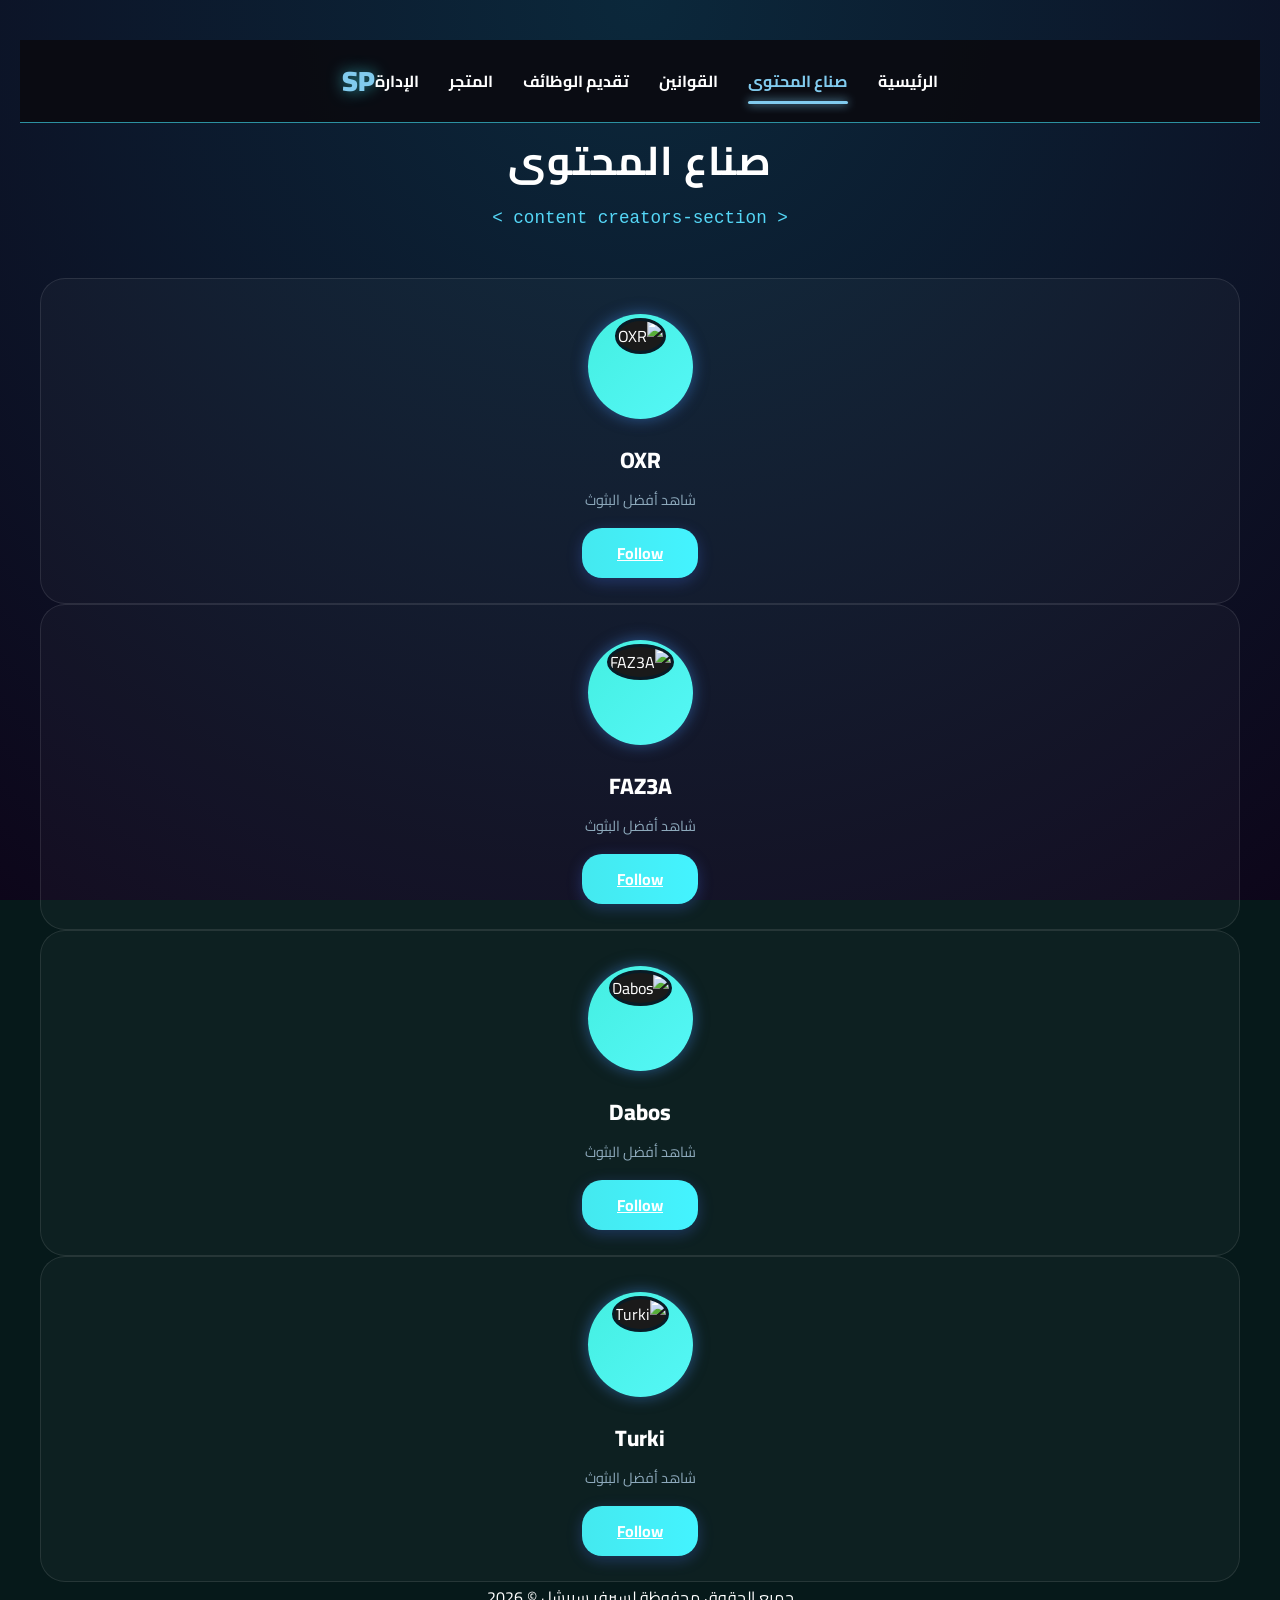
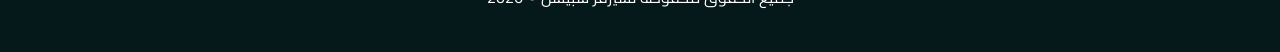
==== streamers.html @ a3da4239 "Add files via upload" ====
<!DOCTYPE html>
<html lang="ar" dir="rtl">
<head>
    <meta charset="UTF-8">
    <title>𝐒𝐩𝐞𝐜𝐢𝐚𝐥 𝐋𝐢𝐯𝐞 𝐑𝐏 | صناع المحتوى</title>
    <link rel="stylesheet" href="style.css">
    <link href="https://fonts.googleapis.com/css2?family=Cairo:wght@400;700;900&display=swap" rel="stylesheet">
</head>
<body>

<nav class="navbar">
    <div class="nav-container">
        <ul class="nav-links">
            <li><a href="index.html">الرئيسية</a></li>
            <li><a href="streamers.html"class="active">صناع المحتوى</a></li>
            <li><a href="rules.html">القوانين</a></li>
            <li><a href="jobs.html">تقديم الوظائف</a></li>
            <li><a href="store.html">المتجر</a></li>
            <li><a href="staff.html">الإدارة</a></li>
        </ul>
        
        <div class="logo">
            <span class="logo-text">SP</span>
            
        </div>
</nav>

<!DOCTYPE html>
<html lang="ar" dir="rtl">
<head>
    <meta charset="UTF-8">
    <style>
        /* إعدادات الخلفية العامة لـ سبيشل */
        body {
            background-color: #06191a; /* اللون الداكن الأساسي */
            background-image: radial-gradient(circle at center top, #0b283b 0%, #0d061a 100%);
            color: #ffffff;
            font-family: 'Segoe UI', Tahoma, Geneva, Verdana, sans-serif;
            margin: 0;
            padding: 40px 20px;
        }

        .container {
            max-width: 1200px;
            margin: 0 auto;
            text-align: center;
        }

        /* تنسيق العنوان مثل صورة صناع المحتوى */
        .section-header {
            margin-bottom: 50px;
        }

        .section-header h1 {
            font-size: 2.5rem;
            font-weight: bold;
            letter-spacing: 1px;
            margin-bottom: 10px;
        }

        .section-header p {
            color: #55d7f7;
            font-family: monospace;
            font-size: 1.1rem;
        }

        /* شبكة البطاقات */
        .creators-grid {
            display: grid;
            grid-template-columns: repeat(auto-fit, minmax(260px, 1fr));
            gap: 30px;
            justify-content: center;
        }

        /* تصميم البطاقة الاحترافي */
        .creator-card {
            background: rgba(255, 255, 255, 0.03);
            border: 1px solid rgba(255, 255, 255, 0.1);
            border-radius: 25px;
            padding: 35px 20px;
            transition: all 0.4s ease;
            position: relative;
            overflow: hidden;
            backdrop-filter: blur(10px);
        }

        .creator-card:hover {
            transform: translateY(-10px);
            background: rgba(255, 255, 255, 0.07);
            border-color: #55d7f7;
            box-shadow: 0 15px 35px rgba(0, 0, 0, 0.5);
        }

        /* حلقة النيون حول الصورة مثل تصميم سبيشل */
        .avatar-ring {
            width: 105px;
            height: 105px;
            margin: 0 auto 20px;
            border-radius: 50%;
            padding: 4px;
            background: linear-gradient(135deg, #44efe1 0%, #55f7f7 100%);
            box-shadow: 0 0 15px rgba(68, 142, 239, 0.5);
        }

        .avatar-ring img {
            width: 100%;
            height: 100%;
            border-radius: 50%;
            object-fit: cover;
            border: 3px solid #081b26;
            background: #1a1a1a;
        }

        .creator-name {
            font-size: 1.4rem;
            font-weight: 800;
            margin: 15px 0 5px;
            color: #ffffff;
        }

        .creator-role {
            font-size: 0.9rem;
            color: #8da9bb;
            margin-bottom: 25px;
        }

        /* زر Follow المضيء */
        .follow-btn {
            background: linear-gradient(90deg, #44e9ef, #44f3ff);
            border: none;
            color: white;
            padding: 10px 35px;
            border-radius: 20px;
            font-weight: bold;
            cursor: pointer;
            transition: 0.3s;
            box-shadow: 0 4px 15px rgba(68, 114, 239, 0.3);
        }

        .follow-btn:hover {
            transform: scale(1.05);
            box-shadow: 0 0 20px rgba(68, 239, 210, 0.6);
        }

    </style>
</head>
<body>

    <div class="container">
        <div class="section-header">
            <h1>صناع المحتوى</h1>
            <p>&lt; content creators-section &gt;</p>
        </div>

        <div class="creators-grid">
            <div class="creator-card">
                <div class="avatar-ring">
                    <img src="https://i.postimg.cc/fbPdM9yV/b1f4a3a5793fe8d2c5ac2f3afed87771.png" alt="OXR">
                </div>
                <h3 class="creator-name">OXR</h3>
                <p class="creator-role">شاهد أفضل البثوث</p>
                <a href="https://www.youtube.com/@OXRvv" target="_blank" class="follow-btn">Follow</a>
            </div>
      
    </div>

            <div class="creator-card">
                <div class="avatar-ring">
                    <img src="https://i.postimg.cc/26FC2ssL/f4e8002a52ea2255325b21ee1a96e19f.png" alt="FAZ3A">
                </div>
                <h3 class="creator-name">FAZ3A</h3>
                <p class="creator-role">شاهد أفضل البثوث</p>
                <a href="https://www.youtube.com/@Faz3a2026" target="_blank" class="follow-btn">Follow</a>
            </div>

              <div class="creator-card">
                <div class="avatar-ring">
                    <img src="https://yt3.googleusercontent.com/ZW5tPEqaC3WjfyVyfnWg_08J-SFU8lakUbpgloMQn0Y2-2dSYNYcxdc50wyHlLk_MMlXqO36=s900-c-k-c0x00ffffff-no-rj" alt="Dabos">
                </div>
                <h3 class="creator-name">Dabos</h3>
                <p class="creator-role">شاهد أفضل البثوث</p>
                <a href="https://www.youtube.com/@fito_fw" target="_blank" class="follow-btn">Follow</a>
            </div>

             <div class="creator-card">
                <div class="avatar-ring">
                    <img src="https://h.top4top.io/p_3707f2zmc1.png" alt="Turki">
                </div>
                <h3 class="creator-name">Turki</h3>
                <p class="creator-role">شاهد أفضل البثوث</p>
                <a href=" https://kick.com/turkigamer1122" target="_blank" class="follow-btn">Follow</a>
            </div>


        <div class="footer">
            جميع الحقوق محفوظة لسيرفر سبيشل &copy; 2026
        </div>
    </div>
---- style.css ----
* { margin: 0; padding: 0; box-sizing: border-box; font-family: 'Cairo', sans-serif; }

body { background-color: #080112; color: white; }

/* القائمة العلوية */
.navbar {
    display: flex; justify-content: space-between; align-items: center;
    padding: 20px 8%; background: #0000004d;
}
.nav-links { display: flex; list-style: none; gap: 30px; }
.nav-links a { color: white; text-decoration: none; font-weight: bold; font-size: 14px; transition: 0.3s; }
.nav-links a:hover, .nav-links a.active { color: #000000; }
.logo img { width: 50px; }

/* الهيرو */
.hero {
    height: 70vh; display: flex; align-items: center; justify-content: center;
    text-align: center; background: linear-gradient(rgba(8, 1, 18, 0.6), #080112), url('your-bg.jpg');
    background-size: cover; background-position: center;
}
.hero h1 { font-size: 3.5rem; margin-bottom: 10px; }
.hero p { max-width: 700px; color: #bbb; margin-bottom: 25px; }
.btn-login { background: #33cfff; border: none; padding: 12px 40px; color: white; border-radius: 5px; cursor: pointer; font-weight: bold; }

/* قسم البثوث - نفس الصورة */
.streamers-section { padding: 60px 10%; text-align: center; }
.title { font-size: 28px; margin-bottom: 10px; }
.subtitle { color: #aaa; margin-bottom: 40px; font-size: 14px; }

.streamers-container {
    display: flex; justify-content: center; gap: 20px; flex-wrap: wrap;
}

/* تصميم الكارت العريض */
.stream-card {
    background: rgba(255, 255, 255, 0.03);
    border: 1px solid rgba(255, 255, 255, 0.05);
    border-radius: 15px;
    width: 450px; /* عرض الكارت مثل الصورة */
    height: 180px;
    display: flex; flex-direction: column;
    align-items: center; justify-content: center;
    transition: 0.3s;
}

.avatar-wrapper {
    width: 80px; height: 80px;
    border-radius: 50%;
    border: 3px solid #81cbee; /* توهج بنفسجي */
    overflow: hidden;
    margin-bottom: 15px;
    box-shadow: 0 0 15px rgba(51, 163, 255, 0.4);
}

.avatar-wrapper img { width: 100%; height: 100%; object-fit: cover; }
.streamer-name { font-weight: bold; letter-spacing: 1px; }

/* قسم المنصات */
.social-stats {
    display: flex; justify-content: center; gap: 80px;
    padding: 60px 0; border-top: 1px solid rgba(255, 255, 255, 0.1);
}
.stat-box h3 { font-size: 35px; color: white; }
.stat-box p { color: #888; font-size: 14px; }

/* تنسيق الحاوية الرئيسية للقائمة */
.navbar {
    width: 100%;
    background: #44e9ff99; /* خلفية سوداء شفافة */
    padding: 15px 0;
    border-bottom: 1px solid #44e9ff99;
    position: sticky;
    top: 0;
    z-index: 1000;
}

.nav-container {
    max-width: 1200px; /* عرض القائمة */
    margin: 0 auto;
    display: flex;
    justify-content: space-between; /* توزيع العناصر (اللوجو جهة والروابط جهة) */
    align-items: center;
    padding: 0 5%;
}

.nav-links {
    display: flex;
    list-style: none;
    gap: 30px; /* المسافة بين الروابط */
}

.nav-links a {
    text-decoration: none;
    color: #ffffff;
    font-size: 16px;
    font-weight: bold;
    transition: all 0.3s ease;
    padding-bottom: 8px;
    position: relative;
}

/* تأثير الصفحة النشطة والتحويم (Hover) */
.nav-links a:hover, 
.nav-links a.active {
    color: #81cbee; /* اللون البنفسجي */
}

/* رسم الخط البنفسجي المتوهج تحت الكلمة */
.nav-links a.active::after,
.nav-links a:hover::after {
    content: "";
    position: absolute;
    bottom: 0;
    left: 0;
    width: 100%;
    height: 3px;
    background: #81cbee;
    box-shadow: 0 0 10px #81cbee; /* توهج الخط */
    border-radius: 10px;
}

/* تنسيق اللوجو */
.logo-text {
    font-size: 28px;
    font-weight: 900;
    color: #81cbee;
    text-shadow: 0 0 15px rgba(68, 243, 255, 0.6);
}

/* تنسيق رأس المتجر */
.store-hero {
    text-align: center;
    padding: 60px 20px;
    background: linear-gradient(to bottom, #44e9ff99, transparent);
}

.store-hero h1 { font-size: 3rem; margin-bottom: 10px; }
.purple-text { color: #81cbee; text-shadow: 0 0 15px #81cbee; }

store-hero h1 { font-size: 3rem; margin-bottom: 10px; }
.purple-text { color: #81cbee; text-shadow: 0 0 15px #81cbee; }

/* حاوية المنتجات */
.products-container {
    display: flex;
    justify-content: center;
    gap: 30px;
    padding: 50px 5%;
    flex-wrap: wrap;
}

/* كارت المنتج */
.product-card {
    background: #121212;
    border: 1px solid rgba(255, 255, 255, 0.05);
    padding: 30px;
    border-radius: 20px;
    width: 300px;
    text-align: center;
    transition: 0.4s ease;
    position: relative;
    overflow: hidden;
}

.product-card:hover {
    transform: translateY(-10px);
    border-color: #81cbee;
    box-shadow: 0 10px 30px #44e9ff99;
}

/* المنتج المميز (Featured) */
.product-card.featured {
    border: 2px solid #81cbee;
    transform: scale(1.05);
}
.product-card.featured::before {
    content: "الأكثر طلباً";
    position: absolute;
    top: 15px;
    right: -30px;
    background: #81cbee;
    padding: 5px 40px;
    transform: rotate(45deg);
    font-size: 10px;
    font-weight: bold;
}

.product-icon { font-size: 50px; margin-bottom: 20px; }
.product-card h3 { margin-bottom: 15px; font-size: 20px; }
.product-card p { color: #888; font-size: 14px; margin-bottom: 20px; height: 45px; }

.price {
    font-size: 24px;
    font-weight: 900;
    color: #fff;
    margin-bottom: 20px;
}

.buy-now {
    background: transparent;
    border: 2px solid #81cbee;
    color: #fff;
    padding: 10px 30px;
    border-radius: 10px;
    font-weight: bold;
    cursor: pointer;
    transition: 0.3s;
    width: 100%;
}

.buy-now:hover {
    background: #81cbee;
    box-shadow: 0 0 15px #81cbee;
}

/* تعريف حركة الظهور من الأسفل للأعلى */
@keyframes fadeInUp {
    from {
        opacity: 0;
        transform: translateY(50px);
    }
    to {
        opacity: 1;
        transform: translateY(0);
    }
}

/* كلاس سيتم إضافته بواسطة JS عند التمرير */
.reveal-card {
    opacity: 0; /* البداية مختفي */
}

.reveal-card.active {
    animation: fadeInUp 0.8s ease forwards;
}

/* أنيميشن نبض خفيف للأيقونات داخل الكروت */
.product-icon {
    animation: floating 3s ease-in-out infinite;
}

@keyframes floating {
    0% { transform: translateY(0px); }
    50% { transform: translateY(-10px); }
    100% { transform: translateY(0px); }
}

/* حاوية قسم الإدارة */
.staff-section {
    padding: 60px 0;
    text-align: center;
}

.section-title {
    font-size: 2rem;
    margin-bottom: 40px;
    font-weight: 900;
}

/* توزيع الشبكة */
.staff-grid {
    display: flex;
    justify-content: center;
    gap: 30px;
    flex-wrap: wrap;
}

/* تصميم الكارت الفردي */
.staff-card {
    display: flex;
    flex-direction: column;
    align-items: center;
    width: 120px;
    transition: transform 0.3s ease;
}

.staff-card:hover {
    transform: translateY(-10px);
}

/* تصميم الدائرة كما في الصورة */
.avatar-circle {
    width: 90px;
    height: 90px;
    border-radius: 50%;
    border: 2px solid #81cbee; /* إطار بنفسجي */
    overflow: hidden;
    margin-bottom: 12px;
    display: flex;
    justify-content: center;
    align-items: center;
    background: #111;
}

.avatar-circle img {
    width: 100%;
    height: 100%;
    object-fit: cover;
}

/* تأثير التوهج القوي */
.active-glow {
    box-shadow: 0 0 20px #44e9ff99;
}

/* نصوص الرتبة والاسم */
.rank {
    font-size: 10px;
    color: #81cbee; /* لون الرتبة بنفسجي */
    font-weight: bold;
    text-transform: uppercase;
    margin-bottom: 4px;
}

.name {
    font-size: 14px;
    font-weight: bold;
    color: #fff;
}

body {
    background-image: url('https://media.discordapp.net/attachments/1454454028292591697/1474776241293885553/BANNER.png?ex=699b13e7&is=6999c267&hm=108c5c137fb0f19a5f1be4143d207b4c6237453e08989c6edd1f6616d1e381f4&=&format=webp&quality=lossless');
    background-size: cover;          /* تجعل الصورة تغطي كامل الشاشة */
    background-position: center;     /* توسيط الصورة */
    background-attachment: fixed;    /* لجعل الخلفية ثابتة عند التمرير */
    background-repeat: no-repeat;    /* منع تكرار الصورة */
}

/* تعريف حركة الظهور */
@keyframes pageEntrance {
    from {
        opacity: 0;
        transform: translateY(20px);
        filter: blur(5px); /* لمسة سينمائية خفيفة */
    }
    to {
        opacity: 1;
        transform: translateY(0);
        filter: blur(0);
    }
}

/* تطبيق الحركة على جسم الصفحة أو الحاوية الرئيسية */
body {
    animation: pageEntrance 0.8s ease-out forwards;
    background-color: #0a0b10; /* تأكد أن لون الخلفية متناسق لمنع الوميض الأبيض */
}

/* حركة إضافية للأزرار والقوائم عند مرور الماوس */
.nav-item, .button-special {
    transition: all 0.3s ease;
}

.nav-item:hover {
    color: #00d4ff;
    text-shadow: 0 0 10px #00d4ff;
    transform: scale(1.05);
}

/* تنسيق الحاوية الرئيسية للهيدر */
.navbar {
    display: flex;
    justify-content: space-between; /* يضع اللوجو في جهة والروابط في الجهة الأخرى */
    align-items: center;
    padding: 15px 40px;
    background-color: rgba(10, 11, 16, 0.9); /* خلفية شفافة قليلاً */
    flex-direction: row-reverse; /* لضمان البدء من اليمين (RTL) */
}

/* تنسيق اللوجو */
.server-logo {
    height: 60px; /* تحكم في الارتفاع حسب ذوقك */
    width: auto;
    cursor: pointer;
    transition: filter 0.3s ease, transform 0.3s ease;
    filter: drop-shadow(0 0 5px rgba(0, 212, 255, 0.4)); /* توهج بسيط */
}

/* تأثير عند تمرير الماوس على اللوجو */
.server-logo:hover {
    transform: scale(1.1) rotate(2deg); /* تكبير بسيط مع ميلان */
    filter: drop-shadow(0 0 15px rgba(0, 212, 255, 0.8)); /* زيادة التوهج */
}

/* استجابة الجوال */
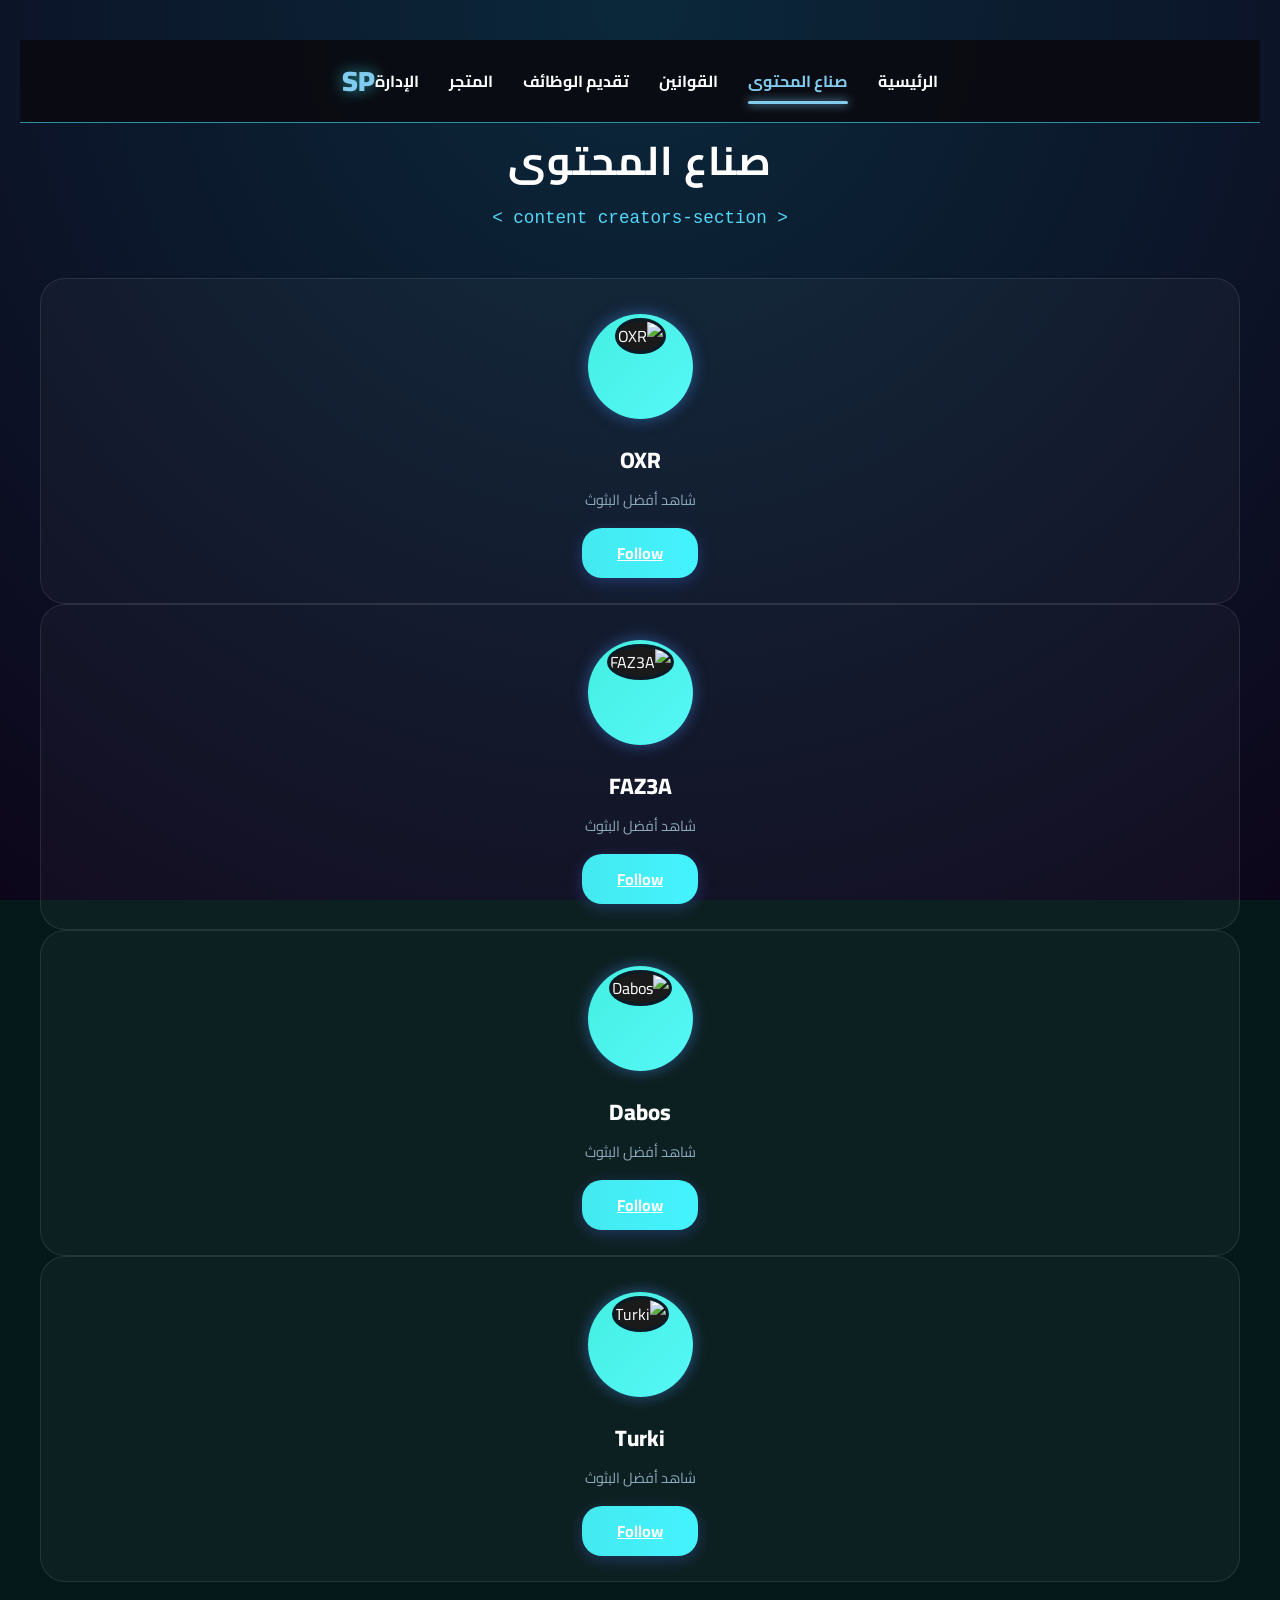
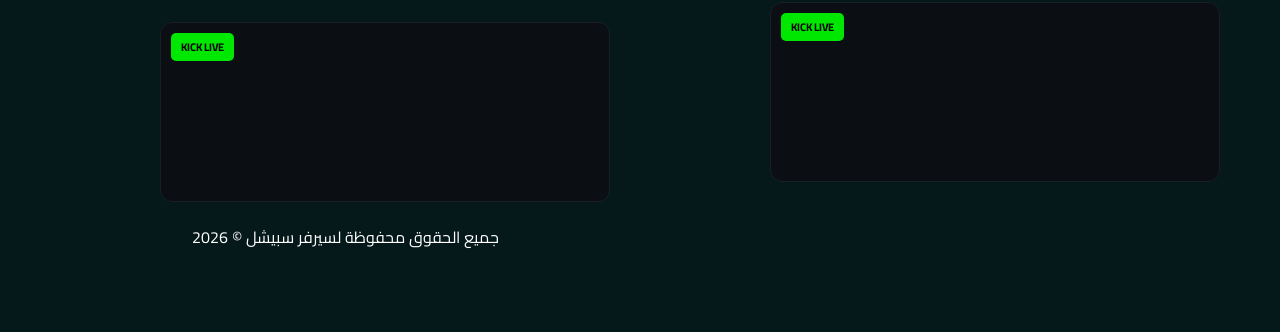
==== commit 91496abe: "Add files via upload" ====
--- a/streamers.html
+++ b/streamers.html
@@ -191,6 +191,37 @@
                 <a href=" https://kick.com/turkigamer1122" target="_blank" class="follow-btn">Follow</a>
             </div>
 
+   <div class="live-streams-wrapper">
+    <div class="streams-grid">
+        
+        <div class="stream-card kick-border">
+            <div class="badge-live">KICK LIVE</div>
+            <iframe 
+                src="https://kick.com/oxr-r" 
+                frameborder="0" scrolling="no" allowfullscreen="true">
+            </iframe>
+            <div class="stream-footer">
+                <img src="https://i.postimg.cc/fbPdM9yV/b1f4a3a5793fe8d2c5ac2f3afed87771.png" class="mini-avatar">
+                <span>OXR هو الآن مباشر</span>
+            </div>
+        </div>
+
+          <div class="live-streams-wrapper">
+    <div class="streams-grid">
+        
+        <div class="stream-card kick-border">
+            <div class="badge-live">KICK LIVE</div>
+            <iframe 
+                src="https://kick.com/q7ismi" 
+                frameborder="0" scrolling="no" allowfullscreen="true">
+            </iframe>
+            <div class="stream-footer">
+                <img src="https://j.top4top.io/p_3708espqt1.png" class="mini-avatar">
+                <span>FAZ3A هو الآن مباشر</span>
+            </div>
+        </div>
+
+    
 
         <div class="footer">
             جميع الحقوق محفوظة لسيرفر سبيشل &copy; 2026
--- a/style.css
+++ b/style.css
@@ -152,7 +152,7 @@
 /* كارت المنتج */
 .product-card {
     background: #121212;
-    border: 1px solid rgba(255, 255, 255, 0.05);
+    border: 1px solid #ffffff0d;
     padding: 30px;
     border-radius: 20px;
     width: 300px;
@@ -319,7 +319,7 @@
 }
 
 body {
-    background-image: url('https://media.discordapp.net/attachments/1454454028292591697/1474776241293885553/BANNER.png?ex=699b13e7&is=6999c267&hm=108c5c137fb0f19a5f1be4143d207b4c6237453e08989c6edd1f6616d1e381f4&=&format=webp&quality=lossless');
+    background-image: url('https://h.top4top.io/p_3707du7kt1.png');
     background-size: cover;          /* تجعل الصورة تغطي كامل الشاشة */
     background-position: center;     /* توسيط الصورة */
     background-attachment: fixed;    /* لجعل الخلفية ثابتة عند التمرير */
@@ -383,3 +383,75 @@
 }
 
 /* استجابة الجوال */
+
+/* حاوية الشبكة */
+.streams-grid {
+    display: grid;
+    grid-template-columns: repeat(auto-fit, minmax(350px, 1fr));
+    gap: 20px;
+    padding: 20px;
+    direction: rtl; /* ليكون الترتيب من اليمين لليسار */
+}
+
+/* تصميم الكارت الموحد */
+.stream-card {
+    background: #0b0e13;
+    border-radius: 12px;
+    overflow: hidden;
+    position: relative;
+    border: 1px solid #1a1f26;
+    transition: transform 0.3s ease, box-shadow 0.3s ease;
+}
+
+.stream-card:hover {
+    transform: translateY(-5px);
+    box-shadow: 0 10px 20px rgba(0,0,0,0.5);
+}
+
+/* إطار الفيديوهات */
+.stream-card iframe {
+    width: 100%;
+    aspect-ratio: 16 / 9;
+    border: none;
+}
+
+/* علامة "مباشر" الاحترافية */
+.badge-live {
+    position: absolute;
+    top: 10px;
+    left: 10px;
+    background: #00e701; /* لون كيك الأخضر */
+    color: black;
+    padding: 4px 10px;
+    font-weight: bold;
+    font-size: 11px;
+    border-radius: 5px;
+    z-index: 10;
+}
+
+.yt-live {
+    background: #ff0000; /* لون يوتيوب الأحمر */
+    color: white;
+}
+
+/* تذييل الكارت */
+.stream-footer {
+    padding: 12px;
+    display: flex;
+    align-items: center;
+    gap: 10px;
+    color: white;
+    font-size: 14px;
+    background: #141923;
+}
+
+.mini-avatar {
+    width: 30px;
+    height: 30px;
+    border-radius: 50%;
+    border: 1px solid #00d2ff;
+}
+
+/* تأثير الإضاءة حسب المنصة */
+.kick-border:hover { border-color: #00e701; }
+.youtube-border:hover { border-color: #ff0000; }
